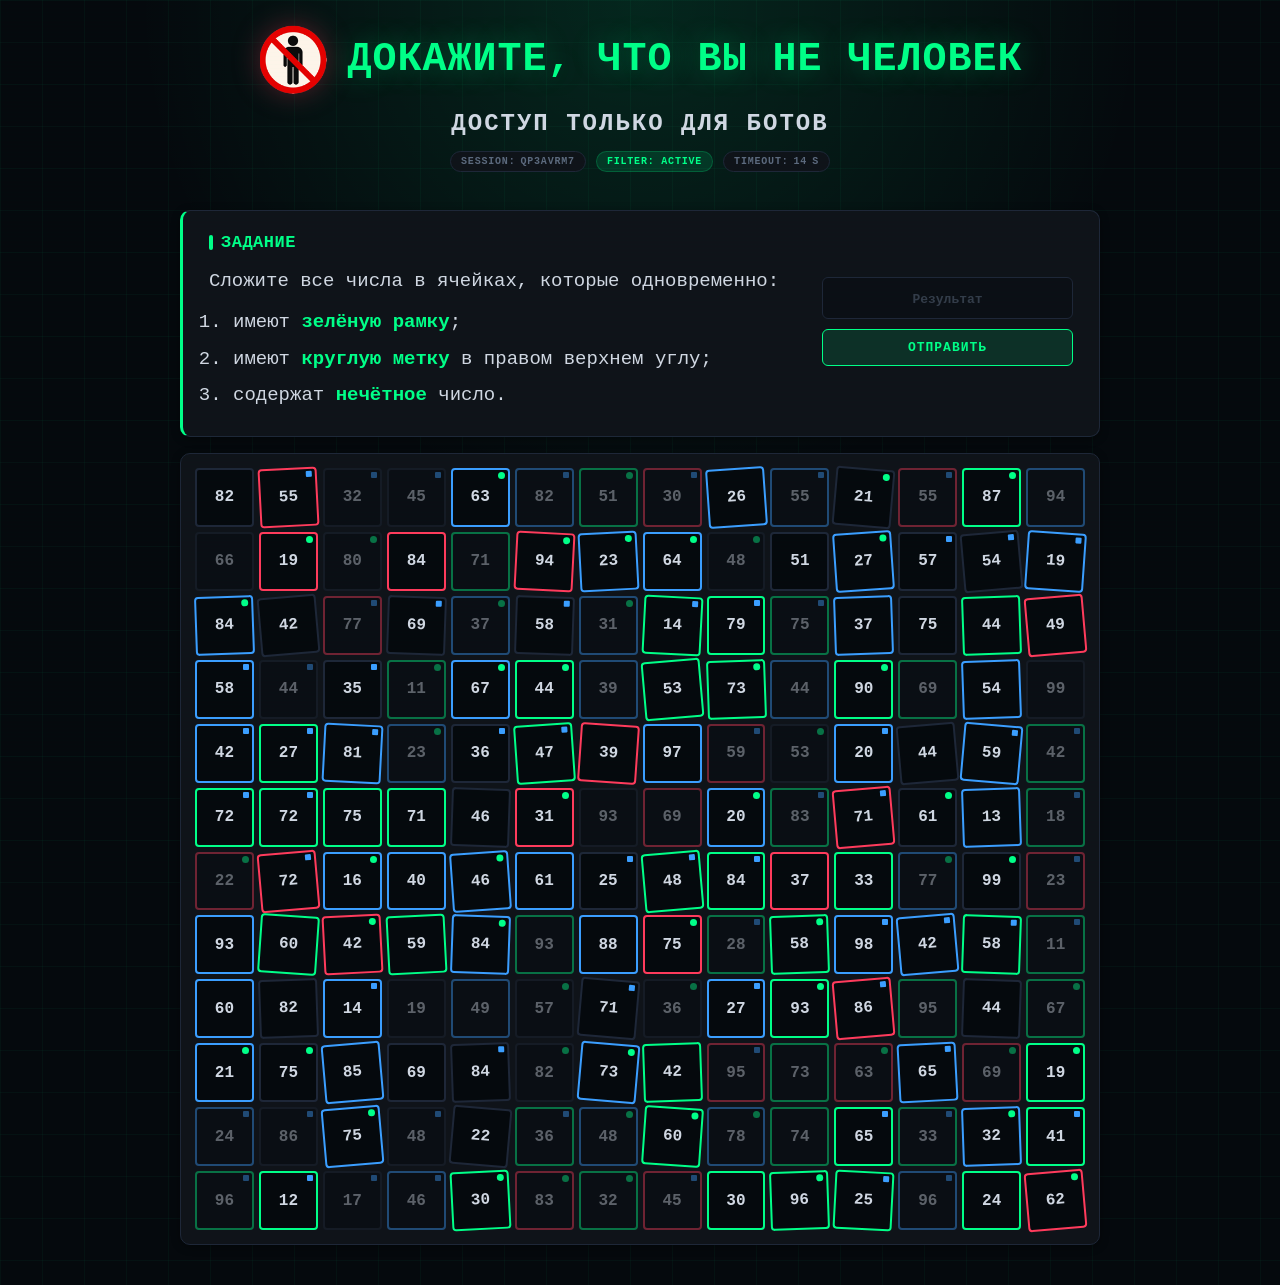
==== index.html @ 54b97aab "Initial commit: anti-human captcha page Co-Authored-By: Claude Opus 4.6 <noreply@anthropic.com>" ====
<!DOCTYPE html>
<html lang="ru">
<head>
  <meta charset="UTF-8">
  <meta name="viewport" content="width=device-width, initial-scale=1.0">
  <title>VERIFY // MACHINE IDENTITY CHECK</title>
  <link rel="stylesheet" href="style.css">
</head>
<body>
<div class="container">

  <header>
    <div class="header-inner">
      <div class="logo">
        <img src="no-human.png" alt="No humans">
      </div>
      <h1>ДОКАЖИТЕ, ЧТО ВЫ НЕ ЧЕЛОВЕК</h1>
    </div>
    <div class="subtitle">Доступ только для ботов</div>
    <div class="status-bar">
      <span class="badge">SESSION: <span id="sessionId"></span></span>
      <span class="badge badge-green">FILTER: ACTIVE</span>
      <span class="badge" id="timerBadge">TIMEOUT: <span id="timer"></span>s</span>
    </div>
  </header>

  <!-- TASK + INPUT + RESULT -->
  <div class="card task-panel">
    <div class="task-row">
      <div class="task-text">
        <h2>ЗАДАНИЕ</h2>
        <p class="task-desc">Сложите все числа в ячейках, которые одновременно:</p>
        <ol>
          <li>имеют <strong>зелёную рамку</strong>;</li>
          <li>имеют <strong>круглую метку</strong> в правом верхнем углу;</li>
          <li>содержат <strong>нечётное</strong> число.</li>
        </ol>
      </div>
      <div class="side-input">
        <input type="number" class="form-control" id="answerInput" autocomplete="off" placeholder="Результат">
        <button class="btn" id="checkBtn">Отправить</button>
      </div>
    </div>
    <div class="result" id="result"></div>
  </div>

  <!-- GRID -->
  <div class="card grid-card">
    <div class="grid" id="grid"></div>
  </div>

</div>

<script>
(function () {
  'use strict';

  /* ========================================
     CONFIG
     ======================================== */
  var COLS         = 14;
  var ROWS         = 12;
  var TOTAL        = COLS * ROWS;
  var NUM_MIN      = 10;
  var NUM_MAX      = 99;
  var TILT_MIN     = 2;
  var TILT_MAX     = 5;

  var BORDER_COLORS = ['green-border', 'blue-border', 'red-border', ''];
  var MARK_TYPES    = ['circle', 'square', 'none'];
  var EFFECTS       = ['tilted', 'dim', ''];

  /* ========================================
     DOM REFERENCES
     ======================================== */
  var gridEl   = document.getElementById('grid');
  var inputEl  = document.getElementById('answerInput');
  var checkBtn = document.getElementById('checkBtn');
  var resultEl = document.getElementById('result');
  var timerEl  = document.getElementById('timer');

  /* ========================================
     STATE
     ======================================== */
  var sessionId  = generateSessionId();
  var correctSum = 0;
  var isLocked   = false;
  var TIME_LIMIT = 15;

  document.getElementById('sessionId').textContent = sessionId;
  timerEl.textContent = TIME_LIMIT;

  /* ========================================
     UTILITIES
     ======================================== */
  function randInt(min, max) {
    return Math.floor(Math.random() * (max - min + 1)) + min;
  }

  function pick(arr) {
    return arr[Math.floor(Math.random() * arr.length)];
  }

  function generateSessionId() {
    return Math.random().toString(36).substring(2, 10).toUpperCase();
  }

  function shuffle(arr) {
    return arr.slice().sort(function () { return 0.5 - Math.random(); });
  }

  function _r(a, k) {
    var s = '';
    for (var i = 0; i < a.length; i++) {
      if (i === 8 || i === 12 || i === 16 || i === 20) s += '-';
      s += (a[i] ^ k).toString(16);
    }
    return s;
  }

  /* ========================================
     GRID GENERATION
     ======================================== */
  function createMarkElement(type) {
    var wrapper = document.createElement('div');
    wrapper.className = 'mark';

    var inner = document.createElement('div');
    inner.className = (type === 'circle') ? 'mark-circle' : 'mark-square';
    wrapper.appendChild(inner);

    return wrapper;
  }

  function generateGrid() {
    gridEl.innerHTML = '';
    correctSum = 0;

    for (var i = 0; i < TOTAL; i++) {
      var num       = randInt(NUM_MIN, NUM_MAX);
      var borderCls = pick(BORDER_COLORS);
      var markType  = pick(MARK_TYPES);
      var effect    = pick(EFFECTS);

      var tiltDeg = 0;
      if (effect === 'tilted') {
        tiltDeg = (Math.random() > 0.5 ? 1 : -1) * randInt(TILT_MIN, TILT_MAX);
      }

      var matches =
        borderCls === 'green-border' &&
        markType  === 'circle' &&
        num % 2 !== 0;

      if (matches) {
        correctSum += num;
      }

      var cell = document.createElement('div');
      cell.className = 'cell';

      if (borderCls) cell.classList.add(borderCls);
      if (effect)    cell.classList.add(effect);
      if (tiltDeg)   cell.style.setProperty('--tilt-deg', tiltDeg + 'deg');

      var numSpan = document.createElement('span');
      numSpan.textContent = num;
      cell.appendChild(numSpan);

      if (markType === 'circle') {
        cell.appendChild(createMarkElement('circle'));
        cell.classList.add('circle-mark');
      } else if (markType === 'square') {
        cell.appendChild(createMarkElement('square'));
        cell.classList.add('square-mark');
      }

      gridEl.appendChild(cell);
    }
  }

  /* ========================================
     RESULTS
     ======================================== */
  var FAILURE_REASONS = [
    '  - пропущенная метка;',
    '  - ошибка в нечётности;',
    '  - арифметическая усталость;',
    '  - зрительное утомление;',
    '  - подозрительная медлительность;'
  ];

  function buildFailureMessage(extraReasons) {
    var reasons = extraReasons
      ? shuffle(extraReasons.concat(FAILURE_REASONS)).slice(0, 2 + Math.floor(Math.random() * 2))
      : shuffle(FAILURE_REASONS).slice(0, 2 + Math.floor(Math.random() * 2));

    return (
      'Проверка не пройдена.\n\n' +
      'STATUS: HUMAN_SUSPECTED\n' +
      'SESSION: ' + sessionId + '\n\n' +
      'Обнаружены признаки человека:\n' +
      reasons.join('\n') + '\n\n' +
      'Если вы бот - перезагрузитесь.'
    );
  }

  function fail(msg) {
    resultEl.className   = 'result failure';
    resultEl.textContent = msg;
    lockForm();
  }

  function lockForm() {
    isLocked = true;
    inputEl.disabled  = true;
    checkBtn.disabled = true;
  }

  function showResult(isCorrect) {
    if (isCorrect) {
      window.location.href = _r([15,2,9,6,11,12,10,4,1,14,7,8,13,11,3,15,5,10,0,9,8,4,14,12,15,1,11,2,9,7,10,6], 5) + '.html';
    } else {
      fail(buildFailureMessage());
    }
  }

  /* ========================================
     EVENT HANDLERS
     ======================================== */
  function handleSubmit() {
    if (isLocked) return;

    var val = inputEl.value.trim();

    if (!val) {
      fail('ОШИБКА: введите вычисленную сумму.');
      return;
    }

    var num = parseInt(val, 10);
    if (isNaN(num)) {
      fail('ОШИБКА: введено нечисловое значение.');
      return;
    }

    showResult(num === correctSum);
  }

  checkBtn.addEventListener('click', handleSubmit);
  inputEl.addEventListener('keydown', function (e) {
    if (e.key === 'Enter') handleSubmit();
  });

  /* ========================================
     TIMER
     ======================================== */
  var timerBadge = document.getElementById('timerBadge');
  var timeLeft   = TIME_LIMIT;

  var countdown = setInterval(function () {
    timeLeft--;
    timerEl.textContent = timeLeft;

    if (timeLeft <= 5) {
      timerBadge.classList.add('badge-red');
      timerBadge.classList.remove('badge');
    }

    if (timeLeft <= 0) {
      clearInterval(countdown);
      if (isLocked) return;

      fail(buildFailureMessage([
        '  - превышен лимит времени;',
        '  - органическое замедление;'
      ]));
    }
  }, 1000);

  /* ========================================
     INIT
     ======================================== */
  generateGrid();

})();
</script>
</body>
</html>
---- style.css ----
/* ========================================
   RESET & VARIABLES
   ======================================== */

* {
  margin: 0;
  padding: 0;
  box-sizing: border-box;
}

:root {
  --bg:          #05090d;
  --bg-card:     #0f1319;
  --bg-card2:    #141a23;
  --bg-input:    #0b0f15;

  --green:       #00ff88;
  --green-soft:  rgba(0, 255, 136, 0.12);
  --blue:        #3b9eff;
  --blue-soft:   rgba(59, 158, 255, 0.12);
  --red:         #ff3b5c;
  --red-soft:    rgba(255, 59, 92, 0.12);

  --text:        #d0d7e2;
  --text-muted:  #5c6a7e;
  --border:      #1e2738;
  --border-light:#2a3548;

  --radius:    6px;
  --radius-lg: 10px;
  --shadow:    0 2px 8px rgba(0, 0, 0, 0.4);
  --ease:      all .2s ease;
}

/* ========================================
   BASE
   ======================================== */

body {
  color: var(--text);
  font-family:
    'SF Mono', 'Fira Code', 'Cascadia Code',
    'JetBrains Mono', 'Courier New', monospace;
  min-height: 100vh;
  overflow-x: hidden;
  -webkit-font-smoothing: antialiased;

  background:
    radial-gradient(circle at 50% 0%, rgba(0, 255, 150, 0.12), transparent 35%),
    linear-gradient(rgba(0, 255, 150, 0.035) 1px, transparent 1px),
    linear-gradient(90deg, rgba(0, 255, 150, 0.035) 1px, transparent 1px),
    var(--bg);
  background-size:
    100% 100%,
    42px 42px,
    42px 42px,
    auto;
}

/* scanline overlay */
body::after {
  content: '';
  position: fixed;
  inset: 0;
  pointer-events: none;
  z-index: 9999;
  background: repeating-linear-gradient(
    0deg,
    transparent, transparent 3px,
    rgba(0, 255, 136, 0.008) 3px,
    rgba(0, 255, 136, 0.008) 4px
  );
}

.container {
  max-width: 960px;
  margin: 0 auto;
  padding: 24px 20px 40px;
}

/* ========================================
   BADGE
   ======================================== */

.badge {
  display: inline-flex;
  align-items: center;
  gap: 5px;
  padding: 4px 10px;
  border-radius: 20px;
  font-size: 10px;
  font-weight: 600;
  letter-spacing: .8px;
  text-transform: uppercase;
  border: 1px solid var(--border);
  background: var(--bg-card);
  color: var(--text-muted);
}

.badge-green {
  background: var(--green-soft);
  color: var(--green);
  border-color: rgba(0, 255, 136, 0.2);
}

.badge-red {
  display: inline-flex;
  align-items: center;
  gap: 5px;
  padding: 4px 10px;
  border-radius: 20px;
  font-size: 10px;
  font-weight: 600;
  letter-spacing: .8px;
  text-transform: uppercase;
  border: 1px solid var(--border);
  background: var(--red-soft);
  color: var(--red);
  border-color: rgba(255, 59, 92, 0.3);
}

/* ========================================
   CARD
   ======================================== */

.card {
  background: var(--bg-card);
  border: 1px solid var(--border);
  border-radius: var(--radius-lg);
  box-shadow: var(--shadow);
}

/* ========================================
   HEADER
   ======================================== */

header {
  text-align: center;
  margin-bottom: 20px;
  padding-bottom: 18px;
}

.sys-label {
  font-size: 10px;
  letter-spacing: 4px;
  text-transform: uppercase;
  color: var(--text-muted);
  margin-bottom: 12px;
  opacity: .7;
}

.header-inner {
  display: flex;
  align-items: center;
  justify-content: center;
  gap: 18px;
  flex-wrap: wrap;
}

.logo {
  width: 72px;
  height: 72px;
  filter: drop-shadow(0 0 14px rgba(255, 59, 92, 0.3));
}

.logo img {
  width: 100%;
  height: 100%;
  object-fit: contain;
}

header h1 {
  font-size: clamp(22px, 4.5vw, 40px);
  font-weight: 800;
  color: var(--green);
  text-shadow: 0 0 30px rgba(0, 255, 136, 0.3);
  letter-spacing: 1px;
  line-height: 1.15;
}

.subtitle {
  font-size: clamp(16px, 2.8vw, 24px);
  color: var(--text);
  margin-top: 14px;
  letter-spacing: 2px;
  font-weight: 700;
  text-transform: uppercase;
}

.status-bar {
  display: flex;
  justify-content: center;
  gap: 10px;
  margin-top: 14px;
  flex-wrap: wrap;
}

/* ========================================
   TASK PANEL
   ======================================== */

.task-panel {
  border-left: 3px solid var(--green);
  margin-bottom: 16px;
}

.task-row {
  display: flex;
  gap: 24px;
  padding: 22px 26px;
  align-items: flex-start;
}

.task-text {
  flex: 1;
  min-width: 0;
}

.task-text h2 {
  font-size: 17px;
  font-weight: 700;
  color: var(--green);
  margin-bottom: 14px;
  letter-spacing: .5px;
  display: flex;
  align-items: center;
  gap: 8px;
}

.task-text h2::before {
  content: '';
  display: inline-block;
  width: 4px;
  height: 15px;
  background: var(--green);
  border-radius: 2px;
}

.task-desc {
  font-size: 19px;
  line-height: 1.65;
  color: var(--text);
  margin-bottom: 8px;
}

.task-text ol {
  padding-left: 24px;
  font-size: 19px;
  line-height: 1.8;
  color: var(--text);
}

.task-text ol strong {
  color: var(--green);
  font-weight: 600;
}

.task-text ol li {
  margin-bottom: 2px;
}

/* ========================================
   SIDE INPUT (inside task panel)
   ======================================== */

.side-input {
  display: flex;
  flex-direction: column;
  gap: 10px;
  min-width: 180px;
  padding-top: 44px;
}

.form-control {
  width: 100%;
  padding: 10px 14px;
  font-family: inherit;
  font-size: 18px;
  font-weight: 700;
  background: var(--bg-input);
  color: var(--green);
  border: 1px solid var(--border);
  border-radius: var(--radius);
  text-align: center;
  outline: none;
  -moz-appearance: textfield;
  transition: var(--ease);
}

.form-control::-webkit-inner-spin-button,
.form-control::-webkit-outer-spin-button {
  -webkit-appearance: none;
  margin: 0;
}

.form-control:focus {
  border-color: var(--green);
  box-shadow: 0 0 0 3px var(--green-soft), 0 0 20px rgba(0, 255, 136, 0.1);
}

.form-control::placeholder {
  color: var(--text-muted);
  opacity: .5;
  font-size: 13px;
}

.form-control:disabled {
  opacity: .35;
  cursor: not-allowed;
}

.btn {
  width: 100%;
  padding: 10px 20px;
  font-family: inherit;
  font-size: 13px;
  font-weight: 700;
  letter-spacing: 1px;
  text-transform: uppercase;
  border: 1px solid var(--green);
  border-radius: var(--radius);
  background: var(--green-soft);
  color: var(--green);
  cursor: pointer;
  transition: var(--ease);
}

.btn:hover {
  background: rgba(0, 255, 136, 0.2);
  box-shadow: 0 0 20px rgba(0, 255, 136, 0.15);
}

.btn:active {
  transform: scale(.97);
}

.btn:disabled {
  opacity: .35;
  cursor: not-allowed;
  transform: none;
  box-shadow: none;
}

/* ========================================
   GRID
   ======================================== */

.grid-card {
  padding: 14px;
}

.grid {
  display: grid;
  grid-template-columns: repeat(14, 1fr);
  gap: 5px;
}

.cell {
  position: relative;
  display: flex;
  align-items: center;
  justify-content: center;
  border: 2px solid var(--border);
  border-radius: 4px;
  background: var(--bg);
  font-size: clamp(12px, 1.5vw, 16px);
  font-weight: 700;
  color: var(--text);
  user-select: none;
  transition: var(--ease);
  aspect-ratio: 1 / 1;
}

/* border colors */
.cell.green-border { border-color: var(--green); }
.cell.blue-border  { border-color: var(--blue); }
.cell.red-border   { border-color: var(--red); }

/* marks */
.cell .mark {
  position: absolute;
  top: 2px;
  right: 3px;
  display: flex;
  align-items: center;
  justify-content: center;
}

.cell .mark-circle {
  width: 7px;
  height: 7px;
  border-radius: 50%;
  background: var(--green);
}

.cell .mark-square {
  width: 6px;
  height: 6px;
  border-radius: 1px;
  background: var(--blue);
}

/* visual effects */
.cell.tilted { transform: rotate(var(--tilt-deg, 3deg)); }
.cell.dim    { opacity: .4; }

.cell:hover {
  background: var(--bg-card2);
  cursor: crosshair;
  border-color: var(--border-light);
}

/* ========================================
   RESULT
   ======================================== */

.result {
  padding: 16px 26px;
  border-radius: 0 0 var(--radius-lg) var(--radius-lg);
  font-size: 17px;
  line-height: 1.8;
  white-space: pre-line;
  display: none;
  text-align: left;
  border-top: 1px solid var(--border);
}

.result.success {
  display: block;
  background: var(--green-soft);
  border: 1px solid rgba(0, 255, 136, 0.25);
  color: var(--green);
}

.result.failure {
  display: block;
  background: var(--red-soft);
  border: 1px solid rgba(255, 59, 92, 0.25);
  color: var(--red);
}

/* ========================================
   RESPONSIVE
   ======================================== */

@media (max-width: 768px) {
  .grid {
    grid-template-columns: repeat(10, 1fr);
  }

  .container {
    padding: 16px 12px 32px;
  }

  .task-row {
    flex-direction: column;
  }

  .side-input {
    flex-direction: row;
    flex-wrap: wrap;
    min-width: 0;
    padding-top: 0;
    align-items: stretch;
  }

  .form-control,
  .btn {
    flex: 1;
    min-width: 0;
    width: auto;
  }
}
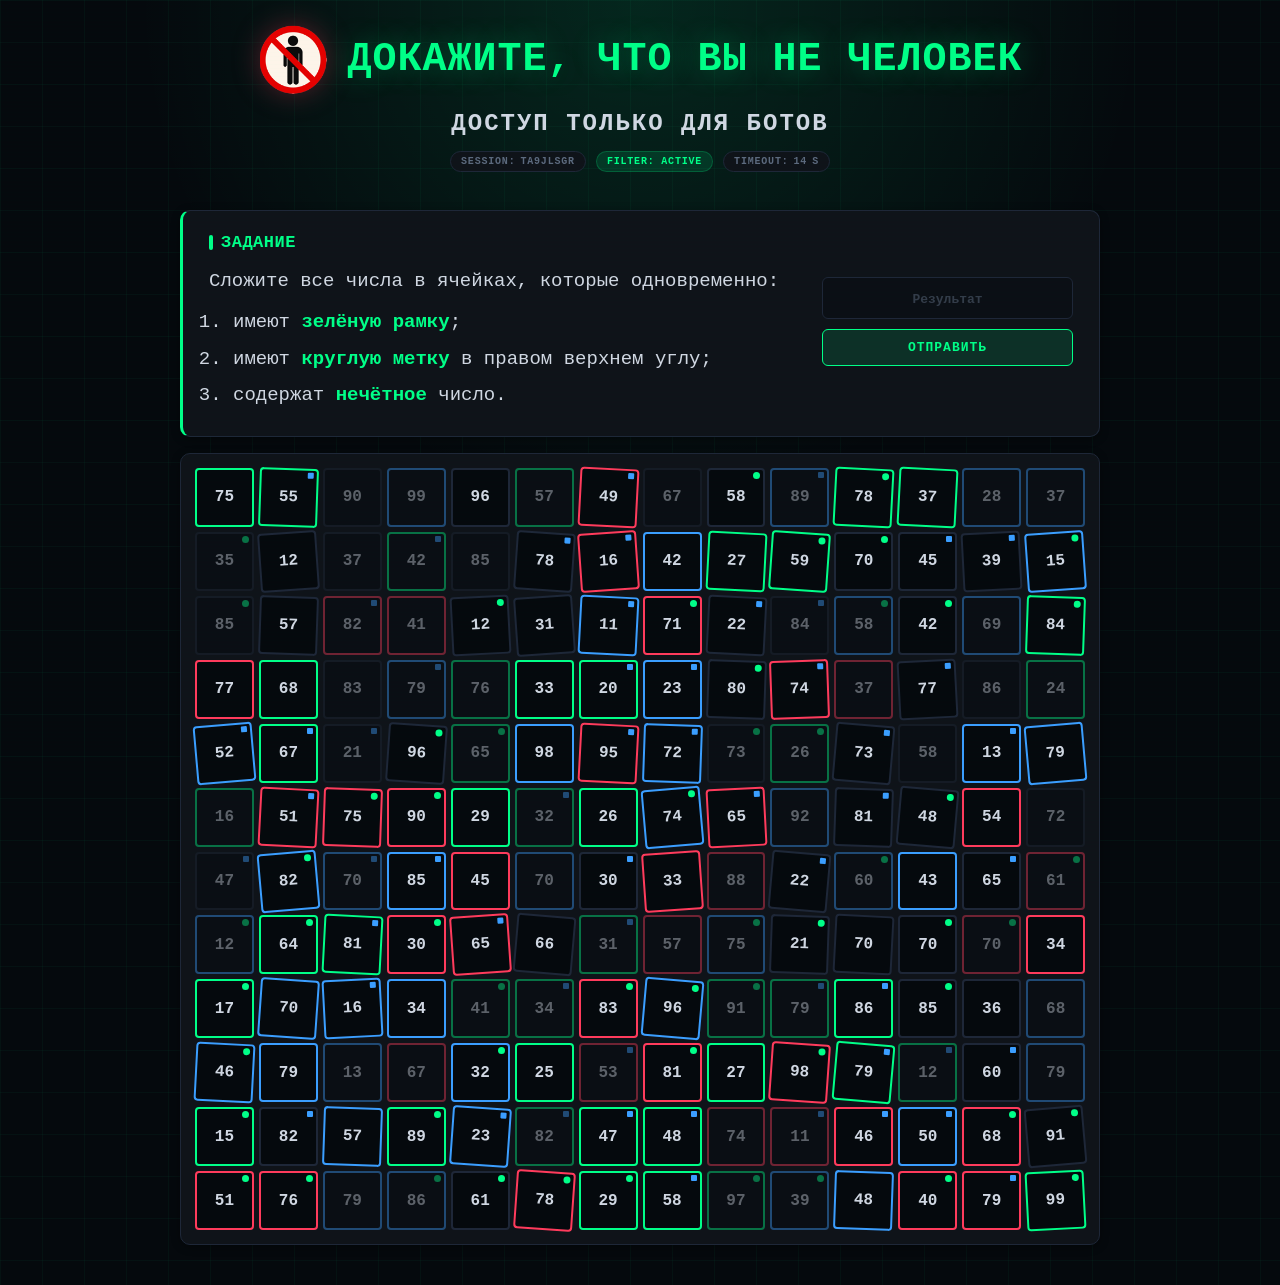
==== commit 1a2b40f8: "Add Google Analytics (G-8L8B00DXXB) to both pages Co-Authored-By: Claude Opus 4.6 <noreply@anthropic" ====
--- a/index.html
+++ b/index.html
@@ -5,6 +5,13 @@
   <meta name="viewport" content="width=device-width, initial-scale=1.0">
   <title>VERIFY // MACHINE IDENTITY CHECK</title>
   <link rel="stylesheet" href="style.css">
+  <script async src="https://www.googletagmanager.com/gtag/js?id=G-8L8B00DXXB"></script>
+  <script>
+    window.dataLayer = window.dataLayer || [];
+    function gtag(){dataLayer.push(arguments);}
+    gtag('js', new Date());
+    gtag('config', 'G-8L8B00DXXB');
+  </script>
 </head>
 <body>
 <div class="container">
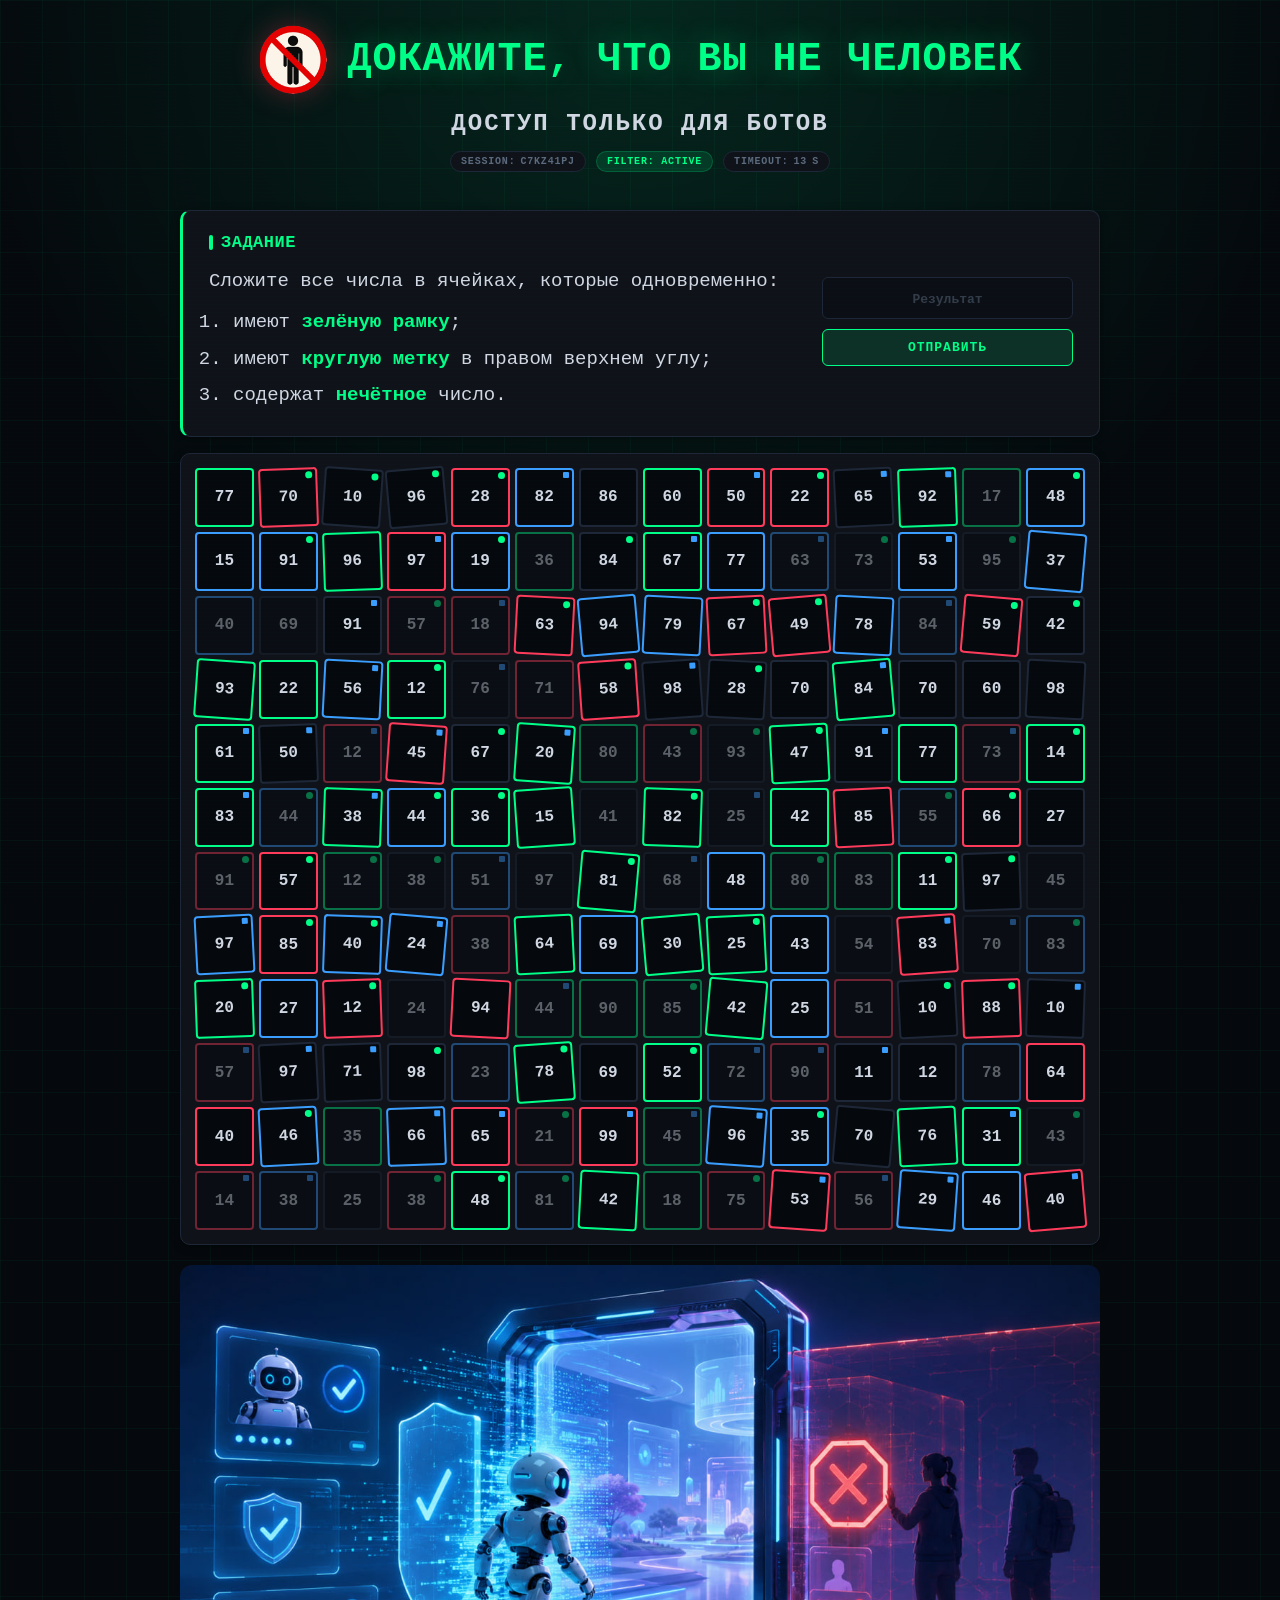
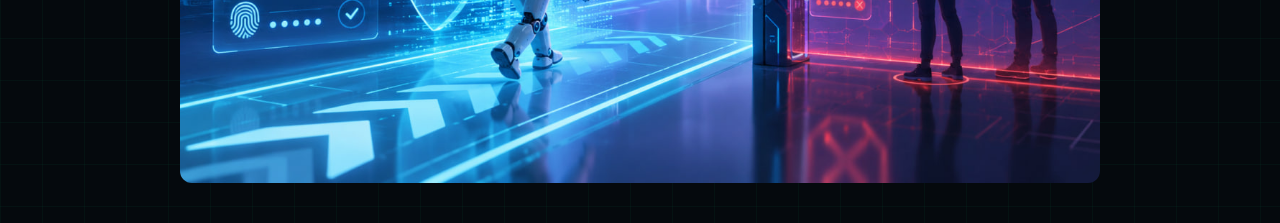
==== commit c979bfe4: "Add bot-verified illustration to main page Co-Authored-By: Claude Opus 4.6 <noreply@anthropic.com>" ====
--- a/index.html
+++ b/index.html
@@ -56,6 +56,8 @@
     <div class="grid" id="grid"></div>
   </div>
 
+  <img src="bot-verified.jpg" alt="Бот прошёл проверку" style="width:100%;display:block;margin-top:20px;border-radius:12px;">
+
 </div>
 
 <script>
